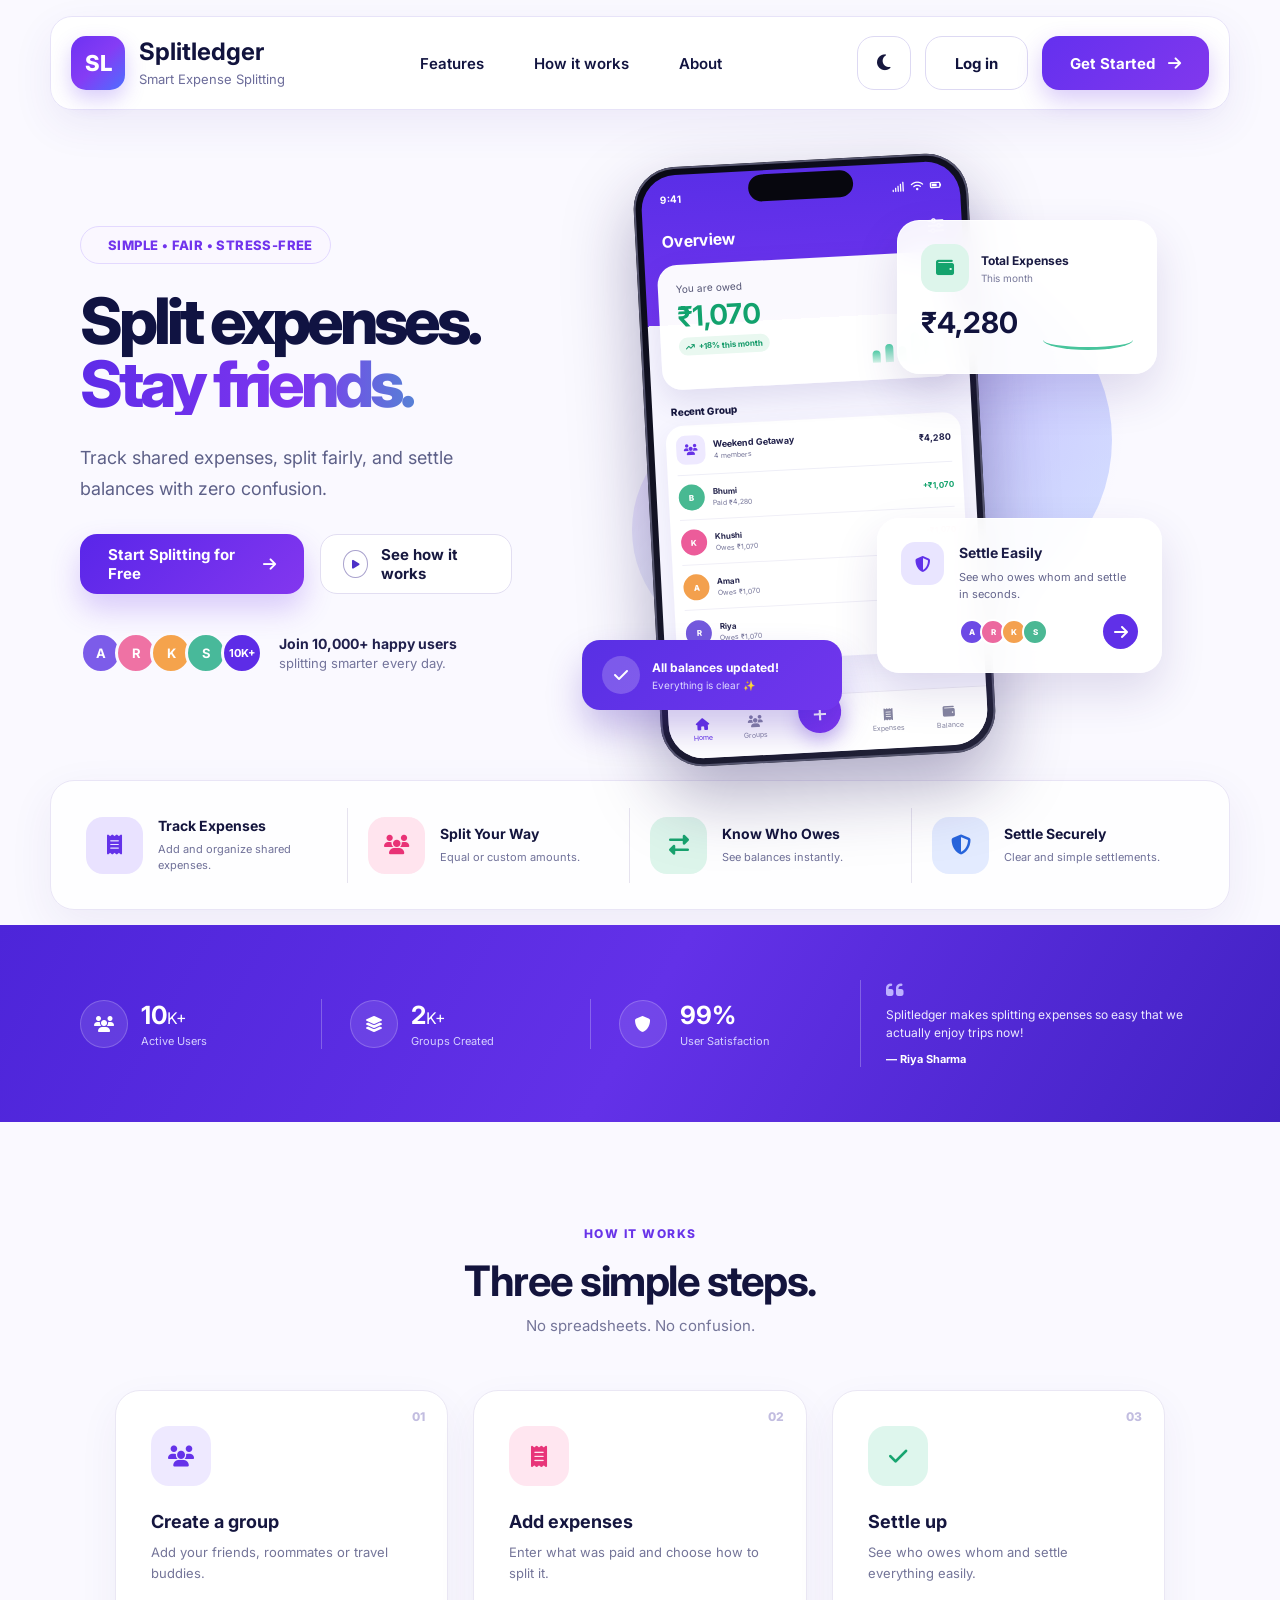
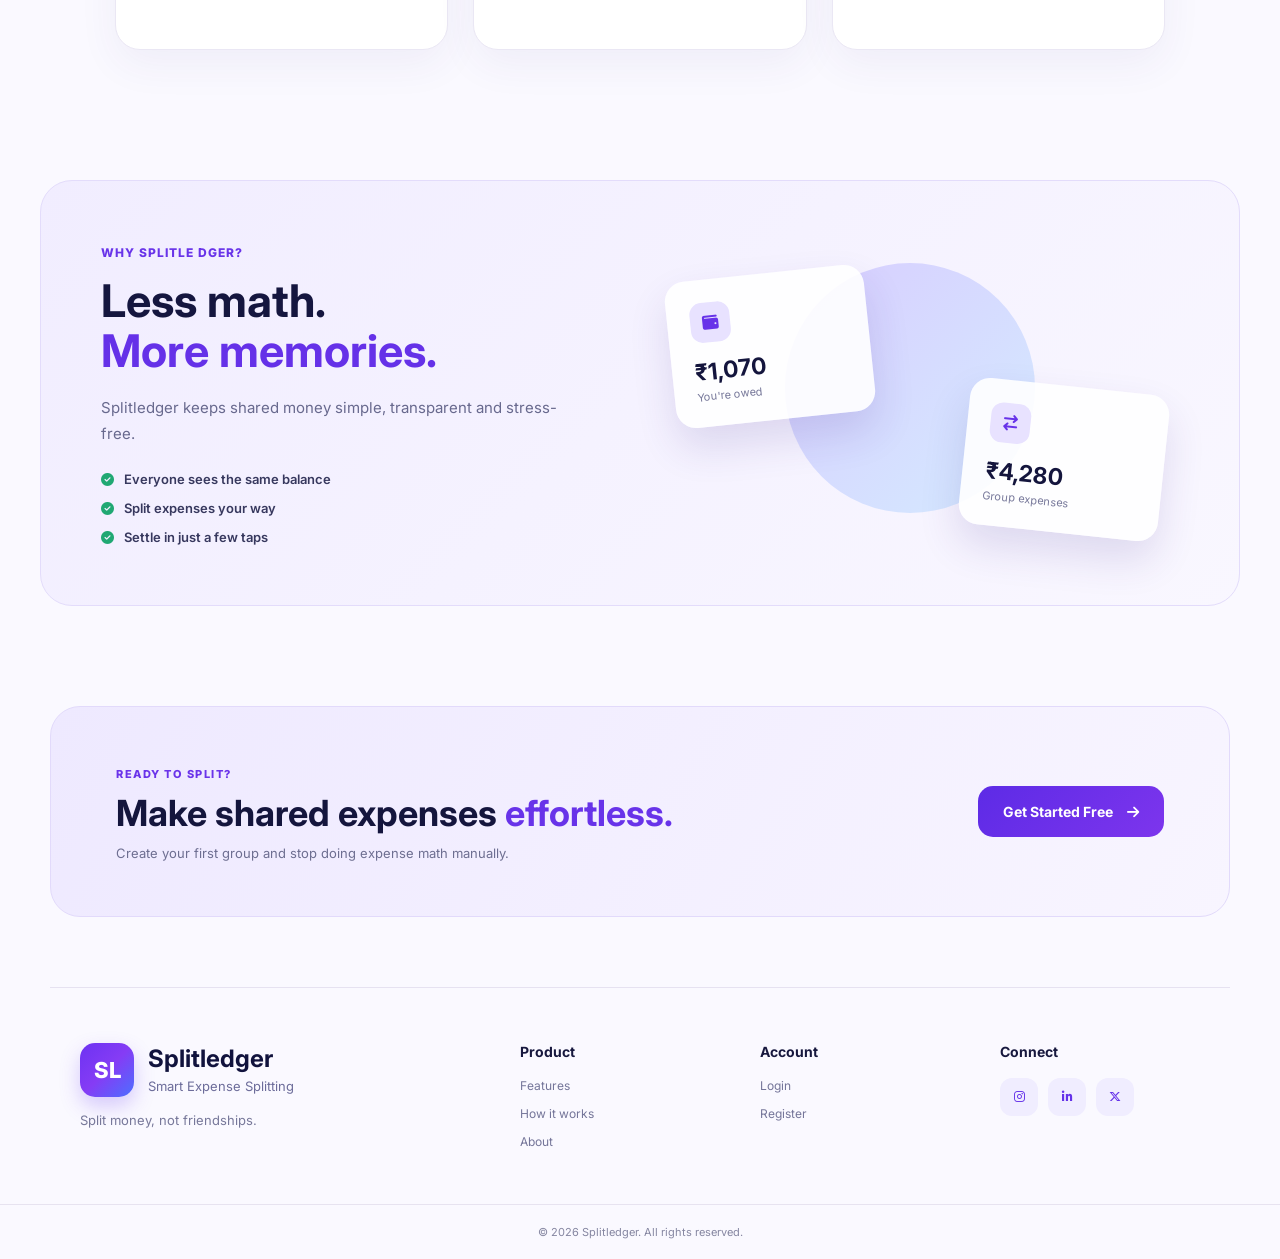
==== index.html @ d082cfd4 "Initial commit - Smart Expense Splitting" ====
<!DOCTYPE html>
<html lang="en">
<head>
    <meta charset="UTF-8">
    <meta name="viewport" content="width=device-width, initial-scale=1.0">

    <title>Splitledger | Smart Expense Splitting</title>

    <link rel="preconnect" href="https://fonts.googleapis.com">
    <link rel="preconnect" href="https://fonts.gstatic.com" crossorigin>

    <link
        href="https://fonts.googleapis.com/css2?family=Inter:wght@400;500;600;700;800&display=swap"
        rel="stylesheet"
    >

    <link
        rel="stylesheet"
        href="https://cdnjs.cloudflare.com/ajax/libs/font-awesome/6.5.2/css/all.min.css"
    >

    <link rel="stylesheet" href="css/style.css">
</head>

<body>

<header class="navbar">

    <a href="#" class="logo">
        <div class="logo-box">SL</div>

        <div class="logo-text">
            <strong>Splitledger</strong>
            <span>Smart Expense Splitting</span>
        </div>
    </a>

    <nav class="nav-links" id="navLinks">
        <a href="#features">Features</a>
        <a href="#how-it-works">How it works</a>
        <a href="#about">About</a>
    </nav>

    <div class="nav-actions">

        <!-- WORKING THEME TOGGLE -->
        <button
            class="theme-toggle"
            id="themeToggle"
            type="button"
            aria-label="Toggle dark mode"
            title="Toggle dark mode"
        >
            <i class="fa-solid fa-moon" id="themeIcon"></i>
        </button>

        <a href="login.html" class="login-btn">
            Log in
        </a>

        <a href="register.html" class="get-started">
            Get Started
            <i class="fa-solid fa-arrow-right"></i>
        </a>

    </div>

    <button
        class="mobile-menu"
        id="mobileMenu"
        type="button"
        aria-label="Open menu"
    >
        <i class="fa-solid fa-bars"></i>
    </button>

</header>


<main>

<section class="hero">

    <div class="hero-content">

        <div class="eyebrow">
            <i class="fa-solid fa-sparkles"></i>
            SIMPLE • FAIR • STRESS-FREE
        </div>

        <h1>
            Split expenses.
            <span>Stay friends.</span>
        </h1>

        <p class="hero-description">
            Track shared expenses, split fairly, and settle
            balances with zero confusion.
        </p>

        <div class="hero-buttons">

            <a href="register.html" class="primary-btn">
                Start Splitting for Free
                <i class="fa-solid fa-arrow-right"></i>
            </a>

            <a href="#how-it-works" class="secondary-btn">
                <span class="play-button">
                    <i class="fa-solid fa-play"></i>
                </span>
                See how it works
            </a>

        </div>

        <div class="user-proof">

            <div class="avatars">
                <div class="user-avatar avatar-one">A</div>
                <div class="user-avatar avatar-two">R</div>
                <div class="user-avatar avatar-three">K</div>
                <div class="user-avatar avatar-four">S</div>
                <div class="user-count">10K+</div>
            </div>

            <div class="proof-text">
                <strong>Join 10,000+ happy users</strong>
                <span>splitting smarter every day.</span>
            </div>

        </div>

    </div>


    <div class="hero-visual">

        <div class="circle circle-one"></div>
        <div class="circle circle-two"></div>

        <div class="phone">

            <div class="phone-top"></div>

            <div class="phone-screen">

                <div class="phone-status">
                    <span>9:41</span>

                    <div>
                        <i class="fa-solid fa-signal"></i>
                        <i class="fa-solid fa-wifi"></i>
                        <i class="fa-solid fa-battery-three-quarters"></i>
                    </div>
                </div>

                <div class="phone-title">
                    <strong>Overview</strong>
                    <i class="fa-solid fa-sliders"></i>
                </div>

                <div class="balance-card">

                    <span>You are owed</span>

                    <strong>₹1,070</strong>

                    <small>
                        <i class="fa-solid fa-arrow-trend-up"></i>
                        +18% this month
                    </small>

                    <div class="mini-chart">
                        <span></span>
                        <span></span>
                        <span></span>
                        <span></span>
                        <span></span>
                    </div>

                </div>

                <div class="recent-title">
                    Recent Group
                </div>

                <div class="group-card">

                    <div class="group-heading">

                        <div class="group-icon">
                            <i class="fa-solid fa-users"></i>
                        </div>

                        <div>
                            <strong>Weekend Getaway</strong>
                            <span>4 members</span>
                        </div>

                        <b>₹4,280</b>

                    </div>

                    <div class="member">

                        <div class="member-avatar green">B</div>

                        <div class="member-info">
                            <strong>Bhumi</strong>
                            <span>Paid ₹4,280</span>
                        </div>

                        <b class="green-text">+₹1,070</b>

                    </div>

                    <div class="member">

                        <div class="member-avatar pink">K</div>

                        <div class="member-info">
                            <strong>Khushi</strong>
                            <span>Owes ₹1,070</span>
                        </div>

                        <b class="red-text">-₹1,070</b>

                    </div>

                    <div class="member">

                        <div class="member-avatar orange">A</div>

                        <div class="member-info">
                            <strong>Aman</strong>
                            <span>Owes ₹1,070</span>
                        </div>

                        <b class="red-text">-₹1,070</b>

                    </div>

                    <div class="member">

                        <div class="member-avatar purple">R</div>

                        <div class="member-info">
                            <strong>Riya</strong>
                            <span>Owes ₹1,070</span>
                        </div>

                        <b class="red-text">-₹1,070</b>

                    </div>

                </div>


                <div class="phone-nav">

                    <div class="active">
                        <i class="fa-solid fa-house"></i>
                        <span>Home</span>
                    </div>

                    <div>
                        <i class="fa-solid fa-users"></i>
                        <span>Groups</span>
                    </div>

                    <div class="add-button">+</div>

                    <div>
                        <i class="fa-solid fa-receipt"></i>
                        <span>Expenses</span>
                    </div>

                    <div>
                        <i class="fa-solid fa-wallet"></i>
                        <span>Balance</span>
                    </div>

                </div>

            </div>
        </div>


        <div class="floating-card expense-floating">

            <div class="floating-heading">

                <div class="floating-icon green-bg">
                    <i class="fa-solid fa-wallet"></i>
                </div>

                <div>
                    <strong>Total Expenses</strong>
                    <span>This month</span>
                </div>

            </div>

            <h3>₹4,280</h3>

            <div class="green-line"></div>

        </div>


        <div class="floating-card settle-floating">

            <div class="settle-icon">
                <i class="fa-solid fa-shield-halved"></i>
            </div>

            <div>

                <strong>Settle Easily</strong>

                <p>
                    See who owes whom
                    and settle in seconds.
                </p>

                <div class="small-avatars">
                    <span>A</span>
                    <span>R</span>
                    <span>K</span>
                    <span>S</span>

                    <b>
                        <i class="fa-solid fa-arrow-right"></i>
                    </b>
                </div>

            </div>

        </div>


        <div class="success-card">

            <div class="success-icon">
                <i class="fa-solid fa-check"></i>
            </div>

            <div>
                <strong>All balances updated!</strong>
                <span>Everything is clear ✨</span>
            </div>

        </div>

    </div>

</section>


<section class="feature-strip" id="features">

    <div class="feature-item">
        <div class="feature-icon purple-icon">
            <i class="fa-solid fa-receipt"></i>
        </div>

        <div>
            <h3>Track Expenses</h3>
            <p>Add and organize shared expenses.</p>
        </div>
    </div>

    <div class="feature-item">
        <div class="feature-icon pink-icon">
            <i class="fa-solid fa-users"></i>
        </div>

        <div>
            <h3>Split Your Way</h3>
            <p>Equal or custom amounts.</p>
        </div>
    </div>

    <div class="feature-item">
        <div class="feature-icon green-icon">
            <i class="fa-solid fa-right-left"></i>
        </div>

        <div>
            <h3>Know Who Owes</h3>
            <p>See balances instantly.</p>
        </div>
    </div>

    <div class="feature-item">
        <div class="feature-icon blue-icon">
            <i class="fa-solid fa-shield-halved"></i>
        </div>

        <div>
            <h3>Settle Securely</h3>
            <p>Clear and simple settlements.</p>
        </div>
    </div>

</section>


<section class="stats-section">

    <div class="stats-inner">

        <div class="big-stat">
            <div class="stat-circle">
                <i class="fa-solid fa-users"></i>
            </div>

            <div>
                <strong class="counter" data-target="10">0</strong>K+
                <span>Active Users</span>
            </div>
        </div>

        <div class="stat-divider"></div>

        <div class="big-stat">
            <div class="stat-circle">
                <i class="fa-solid fa-layer-group"></i>
            </div>

            <div>
                <strong class="counter" data-target="2">0</strong>K+
                <span>Groups Created</span>
            </div>
        </div>

        <div class="stat-divider"></div>

        <div class="big-stat">
            <div class="stat-circle">
                <i class="fa-solid fa-shield"></i>
            </div>

            <div>
                <strong>99%</strong>
                <span>User Satisfaction</span>
            </div>
        </div>

        <div class="testimonial">

            <i class="fa-solid fa-quote-left"></i>

            <p>
                Splitledger makes splitting expenses
                so easy that we actually enjoy trips now!
            </p>

            <strong>— Riya Sharma</strong>

        </div>

    </div>

</section>


<section class="how-section" id="how-it-works">

    <div class="section-heading">

        <span>HOW IT WORKS</span>

        <h2>Three simple steps.</h2>

        <p>No spreadsheets. No confusion.</p>

    </div>

    <div class="steps">

        <div class="step-card">

            <div class="step-number">01</div>

            <div class="step-icon">
                <i class="fa-solid fa-users"></i>
            </div>

            <h3>Create a group</h3>

            <p>
                Add your friends, roommates
                or travel buddies.
            </p>

        </div>


        <div class="step-card">

            <div class="step-number">02</div>

            <div class="step-icon">
                <i class="fa-solid fa-receipt"></i>
            </div>

            <h3>Add expenses</h3>

            <p>
                Enter what was paid and
                choose how to split it.
            </p>

        </div>


        <div class="step-card">

            <div class="step-number">03</div>

            <div class="step-icon">
                <i class="fa-solid fa-check"></i>
            </div>

            <h3>Settle up</h3>

            <p>
                See who owes whom and
                settle everything easily.
            </p>

        </div>

    </div>

</section>


<section class="about-section" id="about">

    <div class="about-card">

        <div class="about-content">

            <span>WHY SPLITLE DGER?</span>

            <h2>
                Less math.
                <strong>More memories.</strong>
            </h2>

            <p>
                Splitledger keeps shared money simple,
                transparent and stress-free.
            </p>

            <div class="about-list">

                <div>
                    <i class="fa-solid fa-circle-check"></i>
                    Everyone sees the same balance
                </div>

                <div>
                    <i class="fa-solid fa-circle-check"></i>
                    Split expenses your way
                </div>

                <div>
                    <i class="fa-solid fa-circle-check"></i>
                    Settle in just a few taps
                </div>

            </div>

        </div>


        <div class="about-visual">

            <div class="money-card card-a">
                <i class="fa-solid fa-wallet"></i>
                <strong>₹1,070</strong>
                <span>You're owed</span>
            </div>

            <div class="money-card card-b">
                <i class="fa-solid fa-arrow-right-arrow-left"></i>
                <strong>₹4,280</strong>
                <span>Group expenses</span>
            </div>

            <div class="about-circle"></div>

        </div>

    </div>

</section>


<section class="cta-section">

    <div>

        <span>READY TO SPLIT?</span>

        <h2>
            Make shared expenses
            <strong>effortless.</strong>
        </h2>

        <p>
            Create your first group and stop doing
            expense math manually.
        </p>

    </div>

    <a href="register.html" class="cta-button">
        Get Started Free
        <i class="fa-solid fa-arrow-right"></i>
    </a>

</section>

</main>


<footer class="footer">

    <div class="footer-brand">

        <a href="#" class="logo">

            <div class="logo-box">SL</div>

            <div class="logo-text">
                <strong>Splitledger</strong>
                <span>Smart Expense Splitting</span>
            </div>

        </a>

        <p>
            Split money, not friendships.
        </p>

    </div>


    <div class="footer-column">

        <h4>Product</h4>

        <a href="#features">Features</a>
        <a href="#how-it-works">How it works</a>
        <a href="#about">About</a>

    </div>


    <div class="footer-column">

        <h4>Account</h4>

        <a href="login.html">Login</a>
        <a href="register.html">Register</a>

    </div>


    <div class="footer-column">

        <h4>Connect</h4>

        <div class="social-links">

            <a href="#">
                <i class="fa-brands fa-instagram"></i>
            </a>

            <a href="#">
                <i class="fa-brands fa-linkedin-in"></i>
            </a>

            <a href="#">
                <i class="fa-brands fa-x-twitter"></i>
            </a>

        </div>

    </div>

</footer>


<div class="copyright">
    © 2026 Splitledger. All rights reserved.
</div>


<script src="js/script.js"></script>

</body>
</html>
---- css/style.css ----
* {
    margin: 0;
    padding: 0;
    box-sizing: border-box;
}

html {
    scroll-behavior: smooth;
}

body {
    font-family: "Inter", sans-serif;
    background: #faf9ff;
    color: #11133d;
    overflow-x: hidden;
    transition:
        background 0.35s ease,
        color 0.35s ease;
}

a {
    text-decoration: none;
    color: inherit;
}

button {
    font-family: inherit;
}

section {
    width: 100%;
}


/* ================================
   NAVBAR
================================ */

.navbar {
    width: calc(100% - 100px);
    max-width: 1370px;
    height: 94px;

    position: relative;
    z-index: 100;

    margin: 16px auto 0;
    padding: 0 20px;

    display: flex;
    align-items: center;
    justify-content: space-between;

    background: rgba(255, 255, 255, 0.88);

    border: 1px solid #e7e3f8;
    border-radius: 22px;

    box-shadow: 0 15px 40px rgba(72, 49, 160, 0.08);

    backdrop-filter: blur(20px);

    transition:
        background 0.35s ease,
        border-color 0.35s ease,
        box-shadow 0.35s ease;
}


/* LOGO */

.logo {
    display: flex;
    align-items: center;
    gap: 14px;
}

.logo-box {
    width: 54px;
    height: 54px;

    display: flex;
    align-items: center;
    justify-content: center;

    border-radius: 15px;

    color: white;

    font-size: 22px;
    font-weight: 800;

    background: linear-gradient(
        135deg,
        #6d32f2,
        #853cf5,
        #4c6fff
    );

    box-shadow: 0 9px 20px rgba(102, 55, 240, 0.25);
}

.logo-text {
    display: flex;
    flex-direction: column;
}

.logo-text strong {
    font-size: 24px;
    color: #11133d;
    line-height: 1.1;
    transition: color 0.35s ease;
}

.logo-text span {
    margin-top: 5px;
    font-size: 13px;
    color: #6c6c9a;
    transition: color 0.35s ease;
}


/* NAV LINKS */

.nav-links {
    display: flex;
    align-items: center;
    gap: 50px;
}

.nav-links a {
    color: #121440;
    font-size: 15px;
    font-weight: 600;
    transition: color 0.25s ease;
}

.nav-links a:hover {
    color: #6934ee;
}


/* ACTIONS */

.nav-actions {
    display: flex;
    align-items: center;
    gap: 14px;
}


/* THEME BUTTON */

.theme-toggle {
    width: 54px;
    height: 54px;

    border: 1px solid #ddd9f3;
    border-radius: 17px;

    background: #ffffff;
    color: #16173e;

    cursor: pointer;

    display: flex;
    align-items: center;
    justify-content: center;

    font-size: 18px;

    transition:
        background 0.3s ease,
        color 0.3s ease,
        border-color 0.3s ease,
        transform 0.3s ease,
        box-shadow 0.3s ease;
}

.theme-toggle:hover {
    transform: translateY(-2px);
    background: #f1edff;
    box-shadow: 0 10px 25px rgba(87, 49, 205, 0.12);
}

.theme-toggle i {
    transition: transform 0.35s ease;
}


/* LOGIN */

.login-btn {
    height: 54px;
    padding: 0 29px;

    display: flex;
    align-items: center;
    justify-content: center;

    border: 1px solid #ddd9f3;
    border-radius: 17px;

    font-size: 15px;
    font-weight: 700;

    color: #11133d;
    background: #fff;

    transition: 0.3s ease;
}

.login-btn:hover {
    background: #f5f1ff;
}


/* GET STARTED */

.get-started {
    height: 54px;
    padding: 0 28px;

    display: flex;
    align-items: center;
    gap: 13px;

    border-radius: 17px;

    color: white;

    font-size: 15px;
    font-weight: 700;

    background: linear-gradient(
        135deg,
        #6430ef,
        #8138ed
    );

    box-shadow: 0 10px 25px rgba(102, 48, 230, 0.25);

    transition: 0.3s ease;
}

.get-started:hover {
    transform: translateY(-2px);
}


/* MOBILE */

.mobile-menu {
    display: none;

    width: 48px;
    height: 48px;

    border: 1px solid #ddd9f3;
    border-radius: 14px;

    background: white;
    color: #17183f;

    cursor: pointer;
}


/* ================================
   HERO
================================ */

.hero {
    width: calc(100% - 100px);
    max-width: 1370px;

    min-height: 620px;

    margin: 0 auto;

    display: grid;

    grid-template-columns:
        minmax(420px, 0.9fr)
        minmax(600px, 1.1fr);

    align-items: center;

    gap: 40px;

    padding: 45px 30px 35px;

    position: relative;
}

.hero::before {
    content: "";

    position: absolute;

    width: 500px;
    height: 500px;

    right: 100px;
    top: 50px;

    background: radial-gradient(
        circle,
        rgba(153, 125, 255, 0.17),
        transparent 70%
    );

    pointer-events: none;
}

.hero-content {
    position: relative;
    z-index: 3;
}

.eyebrow {
    width: fit-content;

    display: flex;
    align-items: center;
    gap: 10px;

    padding: 10px 17px;

    border-radius: 30px;

    border: 1px solid #e3d9ff;

    background: #faf7ff;

    color: #7134ed;

    font-size: 13px;
    font-weight: 800;
    letter-spacing: 0.4px;

    transition:
        background 0.35s ease,
        border-color 0.35s ease,
        color 0.35s ease;
}

.hero h1 {
    max-width: 650px;

    margin-top: 25px;

    font-size: clamp(58px, 5vw, 82px);

    line-height: 0.99;

    letter-spacing: -4px;

    color: #101342;

    font-weight: 800;

    transition: color 0.35s ease;
}

.hero h1 span {
    display: block;

    background: linear-gradient(
        90deg,
        #5e2ce8,
        #7d35ef,
        #38bfc1
    );

    -webkit-background-clip: text;
    background-clip: text;

    color: transparent;
}

.hero-description {
    max-width: 550px;

    margin-top: 28px;

    color: #5d6088;

    font-size: 18px;
    line-height: 1.7;

    transition: color 0.35s ease;
}


/* BUTTONS */

.hero-buttons {
    display: flex;
    align-items: center;
    gap: 16px;

    margin-top: 30px;
}

.primary-btn {
    min-height: 60px;

    padding: 0 28px;

    display: flex;
    align-items: center;
    gap: 16px;

    border-radius: 17px;

    color: white;

    font-size: 15px;
    font-weight: 700;

    background: linear-gradient(
        135deg,
        #5926e9,
        #8337ef
    );

    box-shadow: 0 15px 30px rgba(102, 45, 232, 0.23);

    transition: 0.3s ease;
}

.primary-btn:hover {
    transform: translateY(-3px);
}

.secondary-btn {
    min-height: 60px;

    padding: 0 22px;

    display: flex;
    align-items: center;
    gap: 13px;

    border-radius: 17px;

    color: #17183f;

    background: white;

    border: 1px solid #e2def2;

    font-size: 15px;
    font-weight: 700;

    transition: 0.3s ease;
}

.secondary-btn:hover {
    transform: translateY(-2px);
}

.play-button {
    width: 28px;
    height: 28px;

    display: flex;
    align-items: center;
    justify-content: center;

    border: 1px solid #aaa3ce;
    border-radius: 50%;

    color: #4d31c8;

    font-size: 10px;
}


/* USER PROOF */

.user-proof {
    margin-top: 38px;

    display: flex;
    align-items: center;
    gap: 16px;
}

.avatars {
    display: flex;
    align-items: center;
}

.user-avatar,
.user-count {
    width: 42px;
    height: 42px;

    border-radius: 50%;

    display: flex;
    align-items: center;
    justify-content: center;

    border: 3px solid #faf9ff;

    margin-left: -7px;

    color: white;

    font-weight: 700;
    font-size: 13px;
}

.user-avatar:first-child {
    margin-left: 0;
}

.avatar-one {
    background: #7c5ce9;
}

.avatar-two {
    background: #ef72a4;
}

.avatar-three {
    background: #f5a34c;
}

.avatar-four {
    background: #48b99a;
}

.user-count {
    margin-left: -6px;
    background: #5d2ce7;
    font-size: 11px;
}

.proof-text {
    display: flex;
    flex-direction: column;
    gap: 3px;
}

.proof-text strong {
    font-size: 14px;
    color: #20204d;
}

.proof-text span {
    font-size: 13px;
    color: #73749b;
}


/* ================================
   HERO VISUAL
================================ */

.hero-visual {
    min-height: 590px;

    position: relative;

    display: flex;
    align-items: center;
    justify-content: center;
}

.circle {
    position: absolute;
    border-radius: 50%;
}

.circle-one {
    width: 330px;
    height: 330px;

    right: 40px;
    top: 120px;

    background: linear-gradient(
        135deg,
        rgba(174, 153, 255, 0.55),
        rgba(119, 164, 255, 0.3)
    );
}

.circle-two {
    width: 230px;
    height: 230px;

    left: 80px;
    bottom: 100px;

    background: linear-gradient(
        135deg,
        rgba(205, 181, 255, 0.4),
        rgba(131, 224, 210, 0.18)
    );
}


/* PHONE */

.phone {
    position: absolute;

    width: 335px;
    height: 600px;

    right: 170px;
    top: 5px;

    z-index: 5;

    padding: 8px;

    border-radius: 42px;

    background: linear-gradient(
        145deg,
        #080815,
        #222239
    );

    box-shadow:
        0 30px 70px rgba(34, 24, 89, 0.35),
        inset 0 0 0 2px #55556e;

    transform: rotate(-3deg);

    transition: transform 0.4s ease;
}

.phone:hover {
    transform: rotate(0deg) translateY(-5px);
}

.phone-top {
    position: absolute;

    z-index: 20;

    width: 105px;
    height: 27px;

    top: 12px;
    left: 50%;

    transform: translateX(-50%);

    background: #07070e;

    border-radius: 20px;
}

.phone-screen {
    width: 100%;
    height: 100%;

    overflow: hidden;

    border-radius: 35px;

    background: linear-gradient(
        180deg,
        #5a2ee7 0,
        #7035ee 150px,
        #f7f6ff 150px
    );

    position: relative;
}

.phone-status {
    padding: 18px 19px 0;

    display: flex;
    justify-content: space-between;

    color: white;

    font-size: 10px;
    font-weight: 700;
}

.phone-status div {
    display: flex;
    gap: 6px;
}

.phone-title {
    margin: 26px 18px 14px;

    display: flex;
    justify-content: space-between;

    color: white;

    font-size: 16px;
}

.balance-card {
    position: relative;

    margin: 0 12px;

    min-height: 125px;

    padding: 18px;

    border-radius: 20px;

    background: rgba(255, 255, 255, 0.97);

    box-shadow: 0 12px 30px rgba(56, 38, 132, 0.12);
}

.balance-card > span {
    display: block;

    font-size: 10px;
    color: #555675;
}

.balance-card strong {
    display: block;

    margin-top: 5px;

    font-size: 28px;

    color: #12a26d;
}

.balance-card small {
    display: inline-flex;
    align-items: center;
    gap: 4px;

    margin-top: 4px;

    padding: 4px 7px;

    border-radius: 10px;

    background: #e9f8f0;

    color: #149a69;

    font-size: 8px;
    font-weight: 700;
}

.mini-chart {
    position: absolute;

    right: 14px;
    bottom: 17px;

    width: 70px;
    height: 38px;

    display: flex;
    align-items: flex-end;
    gap: 5px;
}

.mini-chart span {
    width: 8px;

    border-radius: 6px 6px 0 0;

    background: linear-gradient(
        180deg,
        #52cfa7,
        #d6f5e9
    );
}

.mini-chart span:nth-child(1) {
    height: 12px;
}

.mini-chart span:nth-child(2) {
    height: 18px;
}

.mini-chart span:nth-child(3) {
    height: 15px;
}

.mini-chart span:nth-child(4) {
    height: 28px;
}

.mini-chart span:nth-child(5) {
    height: 34px;
}

.recent-title {
    margin: 16px 18px 8px;

    font-size: 10px;
    font-weight: 800;

    color: #17183e;
}

.group-card {
    margin: 0 12px;

    padding: 10px 10px 8px;

    border-radius: 18px;

    background: white;

    box-shadow: 0 8px 25px rgba(65, 45, 140, 0.08);
}

.group-heading {
    display: flex;
    align-items: center;

    gap: 8px;

    padding-bottom: 10px;

    border-bottom: 1px solid #eeeeF7;
}

.group-icon {
    width: 29px;
    height: 29px;

    display: flex;
    align-items: center;
    justify-content: center;

    border-radius: 9px;

    background: #eee9ff;

    color: #6632e7;

    font-size: 11px;
}

.group-heading > div:nth-child(2) {
    flex: 1;

    display: flex;
    flex-direction: column;
}

.group-heading strong {
    font-size: 9px;
    color: #20204a;
}

.group-heading span {
    margin-top: 2px;

    font-size: 7px;
    color: #77779a;
}

.group-heading b {
    font-size: 9px;
    color: #20204a;
}

.member {
    min-height: 45px;

    display: flex;
    align-items: center;

    gap: 8px;

    border-bottom: 1px solid #f0eff7;
}

.member:last-child {
    border-bottom: 0;
}

.member-avatar {
    width: 26px;
    height: 26px;

    display: flex;
    align-items: center;
    justify-content: center;

    border-radius: 50%;

    color: white;

    font-size: 8px;
    font-weight: 800;
}

.member-avatar.green {
    background: #48b992;
}

.member-avatar.pink {
    background: #ec5c9a;
}

.member-avatar.orange {
    background: #f3a04d;
}

.member-avatar.purple {
    background: #7359dd;
}

.member-info {
    flex: 1;

    display: flex;
    flex-direction: column;
}

.member-info strong {
    font-size: 8px;
    color: #25254c;
}

.member-info span {
    margin-top: 2px;

    font-size: 7px;
    color: #77779a;
}

.member > b {
    font-size: 8px;
}

.green-text {
    color: #14a36d;
}

.red-text {
    color: #f04e67;
}

.phone-nav {
    position: absolute;

    left: 0;
    right: 0;
    bottom: 0;

    height: 58px;

    padding: 5px 9px;

    display: flex;
    align-items: center;
    justify-content: space-around;

    background: rgba(255, 255, 255, 0.97);

    border-top: 1px solid #eceaf4;
}

.phone-nav > div:not(.add-button) {
    display: flex;
    flex-direction: column;
    align-items: center;
    gap: 3px;

    color: #8585a0;

    font-size: 7px;
}

.phone-nav > div:not(.add-button) i {
    font-size: 12px;
}

.phone-nav .active {
    color: #6331e8 !important;
}

.add-button {
    width: 43px;
    height: 43px;

    margin-top: -24px;

    display: flex;
    align-items: center;
    justify-content: center;

    border-radius: 50%;

    background: linear-gradient(
        135deg,
        #6330ed,
        #7e36ee
    );

    color: white;

    font-size: 26px;

    box-shadow: 0 8px 18px rgba(92, 42, 218, 0.3);
}


/* ================================
   FLOATING CARDS
================================ */

.floating-card {
    position: absolute;

    z-index: 8;

    background: rgba(255, 255, 255, 0.94);

    border: 1px solid rgba(255, 255, 255, 0.8);

    box-shadow: 0 20px 45px rgba(57, 38, 130, 0.14);

    backdrop-filter: blur(15px);

    border-radius: 22px;

    transition:
        background 0.35s ease,
        border-color 0.35s ease,
        box-shadow 0.35s ease;
}

.expense-floating {
    width: 260px;

    right: -5px;
    top: 65px;

    padding: 23px;
}

.floating-heading {
    display: flex;
    align-items: center;
    gap: 12px;
}

.floating-icon {
    width: 48px;
    height: 48px;

    display: flex;
    align-items: center;
    justify-content: center;

    border-radius: 15px;

    color: #14a36d;

    font-size: 18px;
}

.green-bg {
    background: #ddf5eb;
}

.floating-heading div:last-child {
    display: flex;
    flex-direction: column;
}

.floating-heading strong {
    color: #1a1b43;
    font-size: 12px;
}

.floating-heading span {
    margin-top: 4px;

    color: #77789a;
    font-size: 10px;
}

.expense-floating h3 {
    margin-top: 13px;

    font-size: 29px;

    color: #11133d;
}

.green-line {
    width: 90px;
    height: 20px;

    margin-left: auto;
    margin-top: -10px;

    border-bottom: 3px solid #48c49c;

    border-radius: 50%;
}

.settle-floating {
    width: 285px;

    right: -10px;
    bottom: 72px;

    padding: 23px;

    display: flex;
    gap: 15px;
}

.settle-icon {
    width: 43px;
    height: 43px;

    flex-shrink: 0;

    display: flex;
    align-items: center;
    justify-content: center;

    border-radius: 14px;

    background: #e9e5ff;

    color: #6132e9;
}

.settle-floating strong {
    font-size: 14px;
    color: #1b1c46;
}

.settle-floating p {
    margin-top: 7px;

    font-size: 11px;

    line-height: 1.5;

    color: #64658c;
}

.small-avatars {
    display: flex;
    align-items: center;

    margin-top: 12px;
}

.small-avatars span {
    width: 26px;
    height: 26px;

    margin-left: -5px;

    border: 2px solid white;

    border-radius: 50%;

    display: flex;
    align-items: center;
    justify-content: center;

    color: white;

    font-size: 8px;
    font-weight: 800;
}

.small-avatars span:first-child {
    margin-left: 0;
    background: #6d4ae5;
}

.small-avatars span:nth-child(2) {
    background: #ec699f;
}

.small-avatars span:nth-child(3) {
    background: #f4a14f;
}

.small-avatars span:nth-child(4) {
    background: #4bb894;
}

.small-avatars b {
    width: 35px;
    height: 35px;

    margin-left: auto;

    display: flex;
    align-items: center;
    justify-content: center;

    border-radius: 50%;

    background: #6030e8;

    color: white;
}

.success-card {
    position: absolute;

    z-index: 10;

    left: 30px;
    bottom: 35px;

    min-width: 260px;

    padding: 16px 20px;

    display: flex;
    align-items: center;
    gap: 12px;

    border-radius: 18px;

    color: white;

    background: linear-gradient(
        135deg,
        #5830e4,
        #7136ed
    );

    box-shadow: 0 20px 35px rgba(77, 39, 190, 0.27);
}

.success-icon {
    width: 38px;
    height: 38px;

    display: flex;
    align-items: center;
    justify-content: center;

    border-radius: 50%;

    background: rgba(255, 255, 255, 0.2);
}

.success-card div:last-child {
    display: flex;
    flex-direction: column;
}

.success-card strong {
    font-size: 12px;
}

.success-card span {
    margin-top: 4px;

    font-size: 10px;

    color: #ded8ff;
}


/* ================================
   FEATURES
================================ */

.feature-strip {
    width: calc(100% - 100px);
    max-width: 1370px;

    margin: 0 auto;

    min-height: 130px;

    padding: 25px 35px;

    display: grid;

    grid-template-columns: repeat(4, 1fr);

    gap: 20px;

    align-items: center;

    background: rgba(255, 255, 255, 0.9);

    border: 1px solid #e9e5f6;

    border-radius: 24px;

    box-shadow: 0 15px 45px rgba(69, 48, 139, 0.07);

    transition:
        background 0.35s ease,
        border-color 0.35s ease;
}

.feature-item {
    min-height: 75px;

    display: flex;
    align-items: center;

    gap: 15px;

    padding-right: 20px;

    border-right: 1px solid #e6e3ef;
}

.feature-item:last-child {
    border-right: 0;
}

.feature-icon {
    width: 57px;
    height: 57px;

    flex-shrink: 0;

    display: flex;
    align-items: center;
    justify-content: center;

    border-radius: 17px;

    font-size: 20px;
}

.purple-icon {
    background: #e9e2ff;
    color: #6432e9;
}

.pink-icon {
    background: #ffe4ee;
    color: #e93276;
}

.green-icon {
    background: #ddf5eb;
    color: #18a36e;
}

.blue-icon {
    background: #e3ebff;
    color: #2865dc;
}

.feature-item h3 {
    font-size: 14px;
    color: #14153d;
}

.feature-item p {
    margin-top: 7px;

    font-size: 11px;

    line-height: 1.5;

    color: #707199;
}


/* ================================
   STATS
================================ */

.stats-section {
    margin-top: 15px;

    padding: 55px 30px;

    background: linear-gradient(
        120deg,
        #4d25d9,
        #6331e8,
        #4222c3
    );

    color: white;

    overflow: hidden;
}

.stats-inner {
    width: calc(100% - 100px);
    max-width: 1370px;

    margin: auto;

    display: grid;

    grid-template-columns:
        1fr auto 1fr auto 1fr 1.6fr;

    align-items: center;

    gap: 28px;
}

.big-stat {
    display: flex;
    align-items: center;
    gap: 13px;
}

.stat-circle {
    width: 48px;
    height: 48px;

    flex-shrink: 0;

    display: flex;
    align-items: center;
    justify-content: center;

    border-radius: 50%;

    background: rgba(255, 255, 255, 0.1);

    border: 1px solid rgba(255, 255, 255, 0.2);
}

.big-stat strong {
    font-size: 25px;
}

.big-stat span {
    display: block;

    margin-top: 4px;

    font-size: 11px;

    color: #d5d0ff;
}

.stat-divider {
    width: 1px;
    height: 50px;

    background: rgba(255, 255, 255, 0.25);
}

.testimonial {
    padding-left: 25px;

    border-left: 1px solid rgba(255, 255, 255, 0.25);
}

.testimonial > i {
    font-size: 20px;
    color: #bdb1ff;
}

.testimonial p {
    margin: 5px 0;

    font-size: 12px;

    line-height: 1.5;

    color: #eeeaff;
}

.testimonial strong {
    font-size: 11px;
}


/* ================================
   HOW
================================ */

.how-section {
    padding: 100px 30px;
    background: #faf9ff;

    transition: background 0.35s ease;
}

.section-heading {
    text-align: center;
}

.section-heading > span {
    color: #6934e9;

    font-size: 12px;
    font-weight: 800;

    letter-spacing: 1.5px;
}

.section-heading h2 {
    margin-top: 13px;

    font-size: 42px;

    letter-spacing: -1.5px;

    color: #13143d;

    transition: color 0.35s ease;
}

.section-heading p {
    margin-top: 10px;

    color: #747599;

    font-size: 15px;

    transition: color 0.35s ease;
}

.steps {
    max-width: 1050px;

    margin: 55px auto 0;

    display: grid;

    grid-template-columns: repeat(3, 1fr);

    gap: 25px;
}

.step-card {
    position: relative;

    padding: 35px;

    min-height: 260px;

    border-radius: 25px;

    background: white;

    border: 1px solid #eae7f4;

    box-shadow: 0 15px 40px rgba(70, 52, 140, 0.06);

    transition:
        transform 0.3s ease,
        background 0.35s ease,
        border-color 0.35s ease;
}

.step-card:hover {
    transform: translateY(-7px);
}

.step-number {
    position: absolute;

    right: 22px;
    top: 18px;

    font-size: 12px;
    font-weight: 800;

    color: #c2bde0;
}

.step-icon {
    width: 60px;
    height: 60px;

    display: flex;
    align-items: center;
    justify-content: center;

    border-radius: 18px;

    background: #eee9ff;

    color: #6532e9;

    font-size: 21px;
}

.step-card:nth-child(2) .step-icon {
    background: #ffe6f0;
    color: #e83579;
}

.step-card:nth-child(3) .step-icon {
    background: #def6ed;
    color: #17a570;
}

.step-card h3 {
    margin-top: 25px;

    font-size: 18px;

    color: #15163f;

    transition: color 0.35s ease;
}

.step-card p {
    margin-top: 10px;

    color: #747599;

    font-size: 13px;

    line-height: 1.6;

    transition: color 0.35s ease;
}


/* ================================
   ABOUT
================================ */

.about-section {
    padding: 30px 30px 100px;
    background: #faf9ff;

    transition: background 0.35s ease;
}

.about-card {
    max-width: 1200px;

    min-height: 420px;

    margin: auto;

    padding: 60px;

    display: grid;

    grid-template-columns: 1fr 1fr;

    align-items: center;

    border-radius: 32px;

    background: linear-gradient(
        135deg,
        #f1edff,
        #f9f7ff
    );

    border: 1px solid #e3dcfb;

    overflow: hidden;

    position: relative;

    transition:
        background 0.35s ease,
        border-color 0.35s ease;
}

.about-content > span {
    font-size: 12px;

    font-weight: 800;

    color: #6934e9;

    letter-spacing: 1px;
}

.about-content h2 {
    margin-top: 15px;

    font-size: 45px;

    line-height: 1.1;

    color: #15163f;

    transition: color 0.35s ease;
}

.about-content h2 strong {
    display: block;

    color: #6531e8;
}

.about-content > p {
    max-width: 470px;

    margin-top: 20px;

    color: #68698e;

    line-height: 1.7;

    font-size: 15px;

    transition: color 0.35s ease;
}

.about-list {
    margin-top: 25px;

    display: flex;
    flex-direction: column;

    gap: 13px;
}

.about-list div {
    display: flex;
    align-items: center;
    gap: 10px;

    color: #37385e;

    font-size: 13px;
    font-weight: 600;
}

.about-list i {
    color: #20a873;
}

.about-visual {
    height: 300px;

    position: relative;
}

.about-circle {
    position: absolute;

    width: 250px;
    height: 250px;

    top: 20px;
    left: 50%;

    transform: translateX(-50%);

    border-radius: 50%;

    background: linear-gradient(
        135deg,
        #d8cdff,
        #d4ebff
    );
}

.money-card {
    position: absolute;

    z-index: 3;

    width: 200px;

    padding: 23px;

    display: flex;
    flex-direction: column;

    border-radius: 20px;

    background: rgba(255, 255, 255, 0.9);

    box-shadow: 0 20px 40px rgba(61, 44, 140, 0.14);

    transition: background 0.35s ease;
}

.money-card i {
    width: 40px;
    height: 40px;

    display: flex;
    align-items: center;
    justify-content: center;

    border-radius: 12px;

    background: #e8e2ff;

    color: #6732e9;
}

.money-card strong {
    margin-top: 15px;

    font-size: 23px;

    color: #14153d;

    transition: color 0.35s ease;
}

.money-card span {
    margin-top: 4px;

    color: #77789a;

    font-size: 11px;
}

.card-a {
    top: 30px;
    left: 30px;

    transform: rotate(-6deg);
}

.card-b {
    right: 15px;
    bottom: 10px;

    transform: rotate(6deg);
}


/* ================================
   CTA
================================ */

.cta-section {
    width: calc(100% - 100px);
    max-width: 1370px;

    margin: 0 auto 70px;

    padding: 55px 65px;

    display: flex;
    align-items: center;
    justify-content: space-between;

    border-radius: 30px;

    background: linear-gradient(
        120deg,
        #eee9ff,
        #f8f5ff
    );

    border: 1px solid #e2dafb;

    transition:
        background 0.35s ease,
        border-color 0.35s ease;
}

.cta-section > div > span {
    font-size: 11px;

    font-weight: 800;

    letter-spacing: 1.5px;

    color: #6b34ea;
}

.cta-section h2 {
    margin-top: 10px;

    font-size: 36px;

    line-height: 1.2;

    color: #14153d;

    transition: color 0.35s ease;
}

.cta-section h2 strong {
    color: #6833e9;
}

.cta-section p {
    margin-top: 10px;

    color: #6d6e91;

    font-size: 13px;
}

.cta-button {
    padding: 17px 25px;

    display: flex;
    align-items: center;
    gap: 14px;

    border-radius: 15px;

    color: white;

    font-size: 14px;
    font-weight: 700;

    background: linear-gradient(
        135deg,
        #5d2be6,
        #7d35ed
    );

    transition: 0.3s ease;
}

.cta-button:hover {
    transform: translateY(-3px);
}


/* ================================
   FOOTER
================================ */

.footer {
    width: calc(100% - 100px);
    max-width: 1370px;

    margin: auto;

    padding: 55px 30px;

    display: grid;

    grid-template-columns: 2fr 1fr 1fr 1fr;

    gap: 40px;

    border-top: 1px solid #e6e2f1;

    transition: border-color 0.35s ease;
}

.footer-brand p {
    margin-top: 15px;

    color: #77789a;

    font-size: 13px;
}

.footer-column {
    display: flex;
    flex-direction: column;

    gap: 13px;
}

.footer-column h4 {
    margin-bottom: 5px;

    font-size: 14px;

    color: #17183e;

    transition: color 0.35s ease;
}

.footer-column a {
    font-size: 12px;

    color: #747599;

    transition: 0.25s ease;
}

.footer-column a:hover {
    color: #6532e9;
}

.social-links {
    display: flex;
    gap: 10px;
}

.social-links a {
    width: 38px;
    height: 38px;

    display: flex;
    align-items: center;
    justify-content: center;

    border-radius: 12px;

    background: #f0edff;

    color: #6532e9;
}

.copyright {
    padding: 20px;

    text-align: center;

    border-top: 1px solid #e7e3f0;

    color: #8586a1;

    font-size: 11px;
}


/* =====================================================
   DARK MODE - MAIN
===================================================== */

body.dark-mode {
    background: #0c0d20;
    color: #f8f7ff;
}


/* NAVBAR */

body.dark-mode .navbar {
    background: rgba(25, 26, 52, 0.96);
    border-color: #35365c;
    box-shadow: 0 15px 40px rgba(0, 0, 0, 0.35);
}

body.dark-mode .logo-text strong {
    color: #ffffff;
}

body.dark-mode .logo-text span {
    color: #aaaacf;
}

body.dark-mode .nav-links a {
    color: #eeeeff;
}

body.dark-mode .nav-links a:hover {
    color: #b69cff;
}


/* THEME BUTTON */

body.dark-mode .theme-toggle {
    background: #292a4d;
    border-color: #48496f;
    color: #ffd86b;
}

body.dark-mode .theme-toggle:hover {
    background: #35365d;
}

body.dark-mode .theme-toggle i {
    transform: rotate(180deg);
}


/* LOGIN */

body.dark-mode .login-btn {
    background: #292a4d;
    border-color: #48496f;
    color: white;
}

body.dark-mode .login-btn:hover {
    background: #34355c;
}


/* MOBILE */

body.dark-mode .mobile-menu {
    background: #292a4d;
    color: white;
    border-color: #48496f;
}


/* HERO */

body.dark-mode .hero::before {
    background: radial-gradient(
        circle,
        rgba(126, 93, 255, 0.22),
        transparent 70%
    );
}

body.dark-mode .hero h1 {
    color: #ffffff;
}

body.dark-mode .hero-description {
    color: #b7b8d8;
}

body.dark-mode .eyebrow {
    background: #201d40;
    border-color: #4a4573;
    color: #b69aff;
}

body.dark-mode .secondary-btn {
    background: #242542;
    border-color: #45466c;
    color: white;
}

body.dark-mode .secondary-btn:hover {
    background: #2c2d50;
}

body.dark-mode .play-button {
    border-color: #77739d;
    color: #b69cff;
}

body.dark-mode .proof-text strong {
    color: white;
}

body.dark-mode .proof-text span {
    color: #aaaacd;
}


/* FEATURES */

body.dark-mode .feature-strip {
    background: #18192f;
    border-color: #35365b;
}

body.dark-mode .feature-item {
    border-color: #35365b;
}

body.dark-mode .feature-item h3 {
    color: white;
}

body.dark-mode .feature-item p {
    color: #aaaacc;
}


/* FLOATING CARDS */

body.dark-mode .floating-card {
    background: rgba(27, 28, 55, 0.97);
    border-color: #46476d;
    box-shadow: 0 25px 55px rgba(0, 0, 0, 0.35);
}

body.dark-mode .floating-heading strong,
body.dark-mode .expense-floating h3,
body.dark-mode .settle-floating strong {
    color: white;
}

body.dark-mode .floating-heading span,
body.dark-mode .settle-floating p {
    color: #aaaacd;
}


/* HOW */

body.dark-mode .how-section {
    background: #0c0d20;
}

body.dark-mode .section-heading h2 {
    color: white;
}

body.dark-mode .section-heading p {
    color: #aaaacd;
}

body.dark-mode .step-card {
    background: #191a34;
    border-color: #35365b;
}

body.dark-mode .step-card h3 {
    color: white;
}

body.dark-mode .step-card p {
    color: #aaaacd;
}

body.dark-mode .step-number {
    color: #626387;
}


/* ABOUT */

body.dark-mode .about-section {
    background: #0c0d20;
}

body.dark-mode .about-card {
    background: linear-gradient(
        135deg,
        #211f40,
        #181930
    );

    border-color: #3d3b63;
}

body.dark-mode .about-content h2 {
    color: white;
}

body.dark-mode .about-content > p {
    color: #aaaacd;
}

body.dark-mode .about-list div {
    color: #d7d7eb;
}

body.dark-mode .money-card {
    background: #292a4d;
}

body.dark-mode .money-card strong {
    color: white;
}

body.dark-mode .money-card span {
    color: #aaaacd;
}


/* CTA */

body.dark-mode .cta-section {
    background: linear-gradient(
        120deg,
        #211f40,
        #181930
    );

    border-color: #3d3b63;
}

body.dark-mode .cta-section h2 {
    color: white;
}

body.dark-mode .cta-section p {
    color: #aaaacd;
}


/* FOOTER */

body.dark-mode .footer {
    border-color: #303154;
}

body.dark-mode .footer-column h4 {
    color: white;
}

body.dark-mode .footer-column a {
    color: #aaaacd;
}

body.dark-mode .footer-brand p {
    color: #aaaacd;
}

body.dark-mode .copyright {
    border-color: #303154;
    color: #8586aa;
}


/* ================================
   MOBILE NAV DARK MODE
================================ */

@media (max-width: 950px) {

    .nav-links.show {
        background: white;
    }

    body.dark-mode .nav-links.show {
        background: #191a34;
    }

    body.dark-mode .nav-links.show a {
        color: white;
    }
}


/* ================================
   RESPONSIVE
================================ */

@media (max-width: 1200px) {

    .navbar,
    .hero,
    .feature-strip,
    .cta-section,
    .footer {
        width: calc(100% - 40px);
    }

    .hero {
        grid-template-columns: 1fr 1fr;
    }

    .phone {
        right: 90px;
    }

    .floating-card {
        transform: scale(0.85);
    }

    .expense-floating {
        right: -40px;
    }

    .settle-floating {
        right: -40px;
    }

    .stats-inner {
        width: calc(100% - 40px);
    }
}


@media (max-width: 950px) {

    .navbar {
        height: 78px;
    }

    .nav-links,
    .nav-actions {
        display: none;
    }

    .mobile-menu {
        display: flex;
        align-items: center;
        justify-content: center;
    }

    .nav-links.show {
        display: flex;

        position: absolute;

        top: 88px;
        left: 0;
        right: 0;

        padding: 25px;

        flex-direction: column;

        gap: 20px;

        border-radius: 20px;

        box-shadow: 0 20px 40px rgba(50, 35, 110, 0.15);
    }

    .hero {
        grid-template-columns: 1fr;

        padding-top: 65px;
    }

    .hero-content {
        text-align: center;
    }

    .eyebrow {
        margin: auto;
    }

    .hero h1 {
        margin-left: auto;
        margin-right: auto;
    }

    .hero-description {
        margin-left: auto;
        margin-right: auto;
    }

    .hero-buttons {
        justify-content: center;
    }

    .user-proof {
        justify-content: center;
    }

    .hero-visual {
        margin-top: 30px;
    }

    .feature-strip {
        grid-template-columns: 1fr 1fr;
    }

    .feature-item:nth-child(2) {
        border-right: 0;
    }

    .stats-inner {
        grid-template-columns: 1fr 1fr;
    }

    .stat-divider {
        display: none;
    }

    .testimonial {
        border-left: 0;
        padding-left: 0;
    }

    .about-card {
        grid-template-columns: 1fr;
        gap: 30px;
    }

    .about-content {
        text-align: center;
    }

    .about-content > p {
        margin-left: auto;
        margin-right: auto;
    }

    .about-list {
        align-items: center;
    }
}


@media (max-width: 650px) {

    .navbar {
        width: calc(100% - 24px);
        margin-top: 10px;
    }

    .logo-text span {
        display: none;
    }

    .logo-text strong {
        font-size: 19px;
    }

    .logo-box {
        width: 46px;
        height: 46px;
    }

    .hero {
        width: calc(100% - 24px);
        padding: 45px 10px 20px;
    }

    .hero h1 {
        font-size: 49px;
        letter-spacing: -2.5px;
    }

    .hero-description {
        font-size: 15px;
    }

    .hero-buttons {
        flex-direction: column;
    }

    .primary-btn,
    .secondary-btn {
        width: 100%;
        justify-content: center;
    }

    .hero-visual {
        min-height: 560px;

        transform: scale(0.75);

        transform-origin: top center;

        margin-bottom: -130px;
    }

    .phone {
        right: 50%;
        transform: translateX(50%) rotate(-2deg);
    }

    .floating-card {
        display: none;
    }

    .success-card {
        left: 50%;
        transform: translateX(-50%);
        bottom: 35px;
    }

    .feature-strip {
        width: calc(100% - 24px);

        grid-template-columns: 1fr;

        padding: 20px;
    }

    .feature-item {
        border-right: 0;

        border-bottom: 1px solid #e7e3ef;

        padding: 15px 0;
    }

    body.dark-mode .feature-item {
        border-bottom-color: #35365b;
    }

    .feature-item:last-child {
        border-bottom: 0;
    }

    .stats-inner {
        width: 100%;
        grid-template-columns: 1fr;
    }

    .stats-section {
        padding: 45px 25px;
    }

    .how-section {
        padding: 70px 20px;
    }

    .section-heading h2 {
        font-size: 34px;
    }

    .steps {
        grid-template-columns: 1fr;
    }

    .about-section {
        padding: 20px 12px 70px;
    }

    .about-card {
        padding: 35px 25px;
    }

    .about-content h2 {
        font-size: 36px;
    }

    .about-visual {
        transform: scale(0.8);
        margin: -30px;
    }

    .cta-section {
        width: calc(100% - 24px);

        padding: 35px 25px;

        flex-direction: column;

        align-items: flex-start;

        gap: 25px;
    }

    .cta-section h2 {
        font-size: 29px;
    }

    .footer {
        width: calc(100% - 24px);

        grid-template-columns: 1fr 1fr;

        padding: 40px 10px;
    }
}


/* ACCESSIBILITY */

button:focus-visible,
a:focus-visible {
    outline: 3px solid #9a82f5;
    outline-offset: 3px;
}
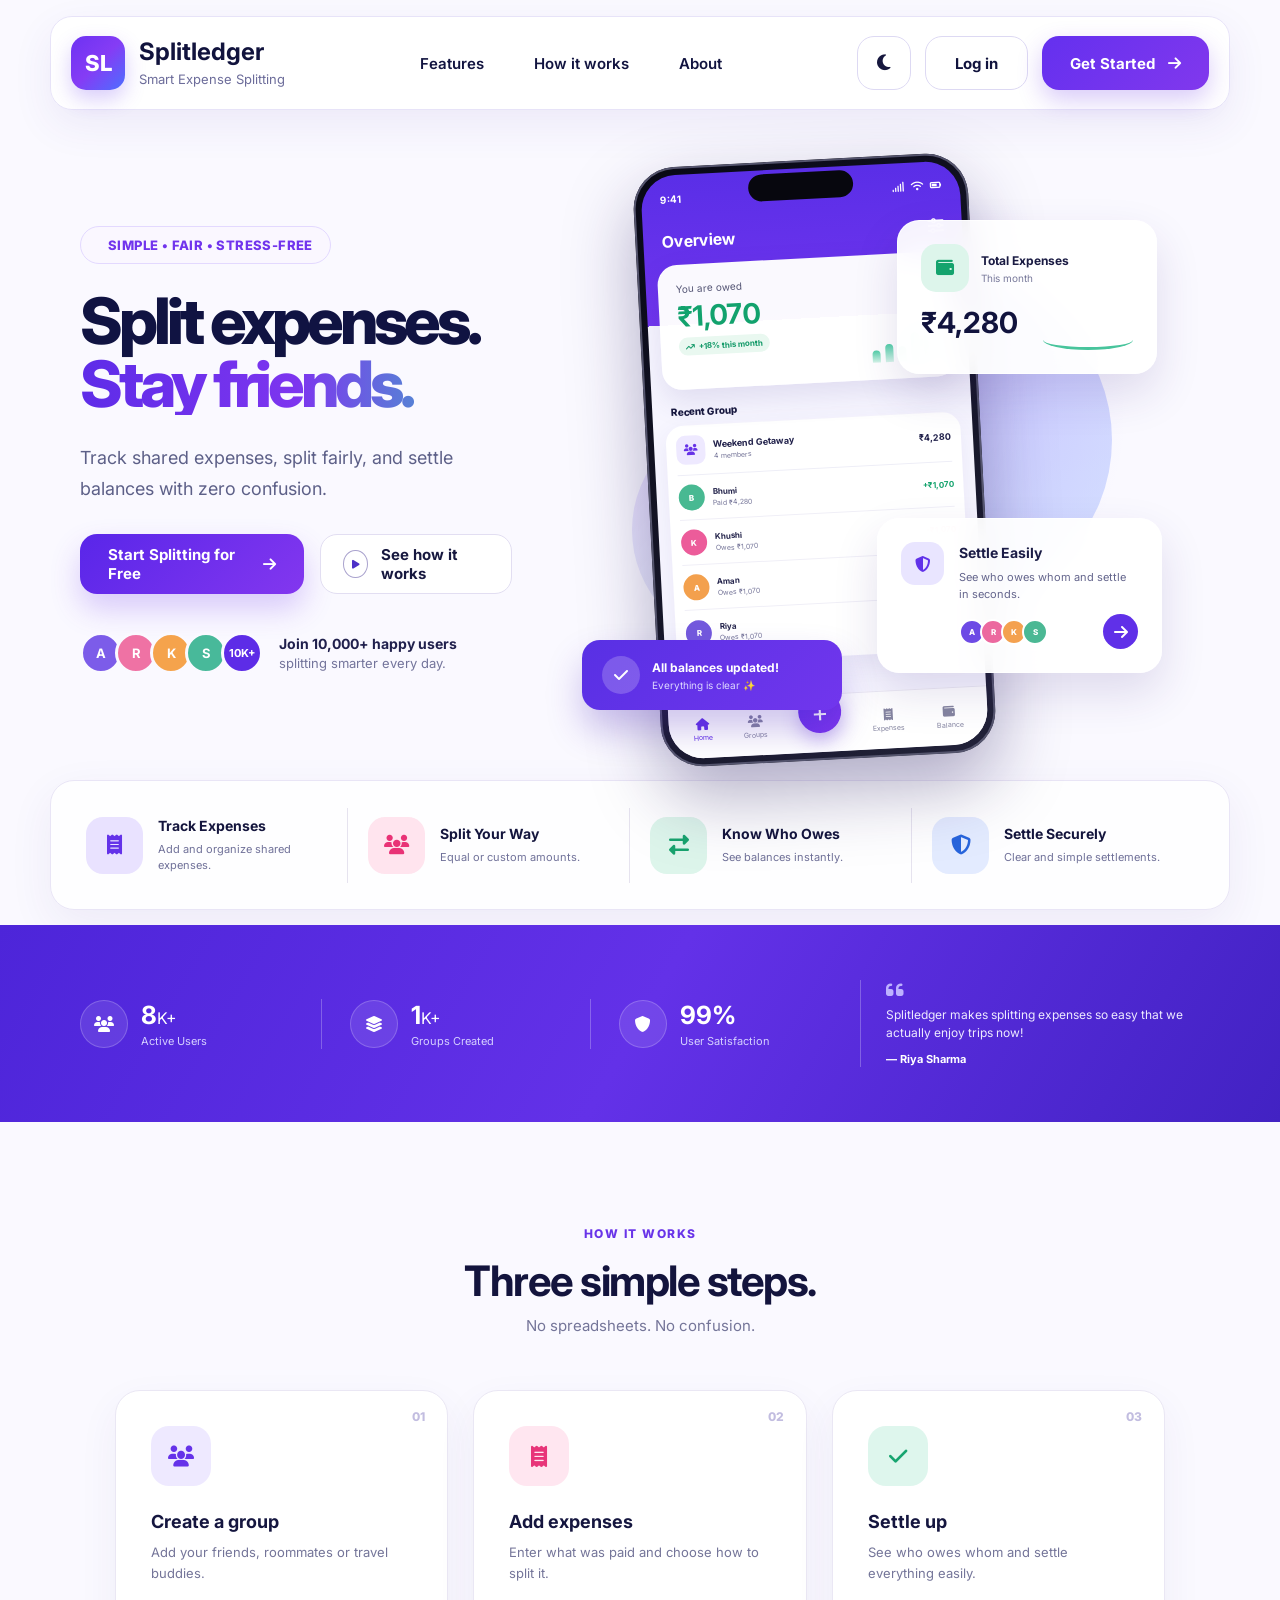
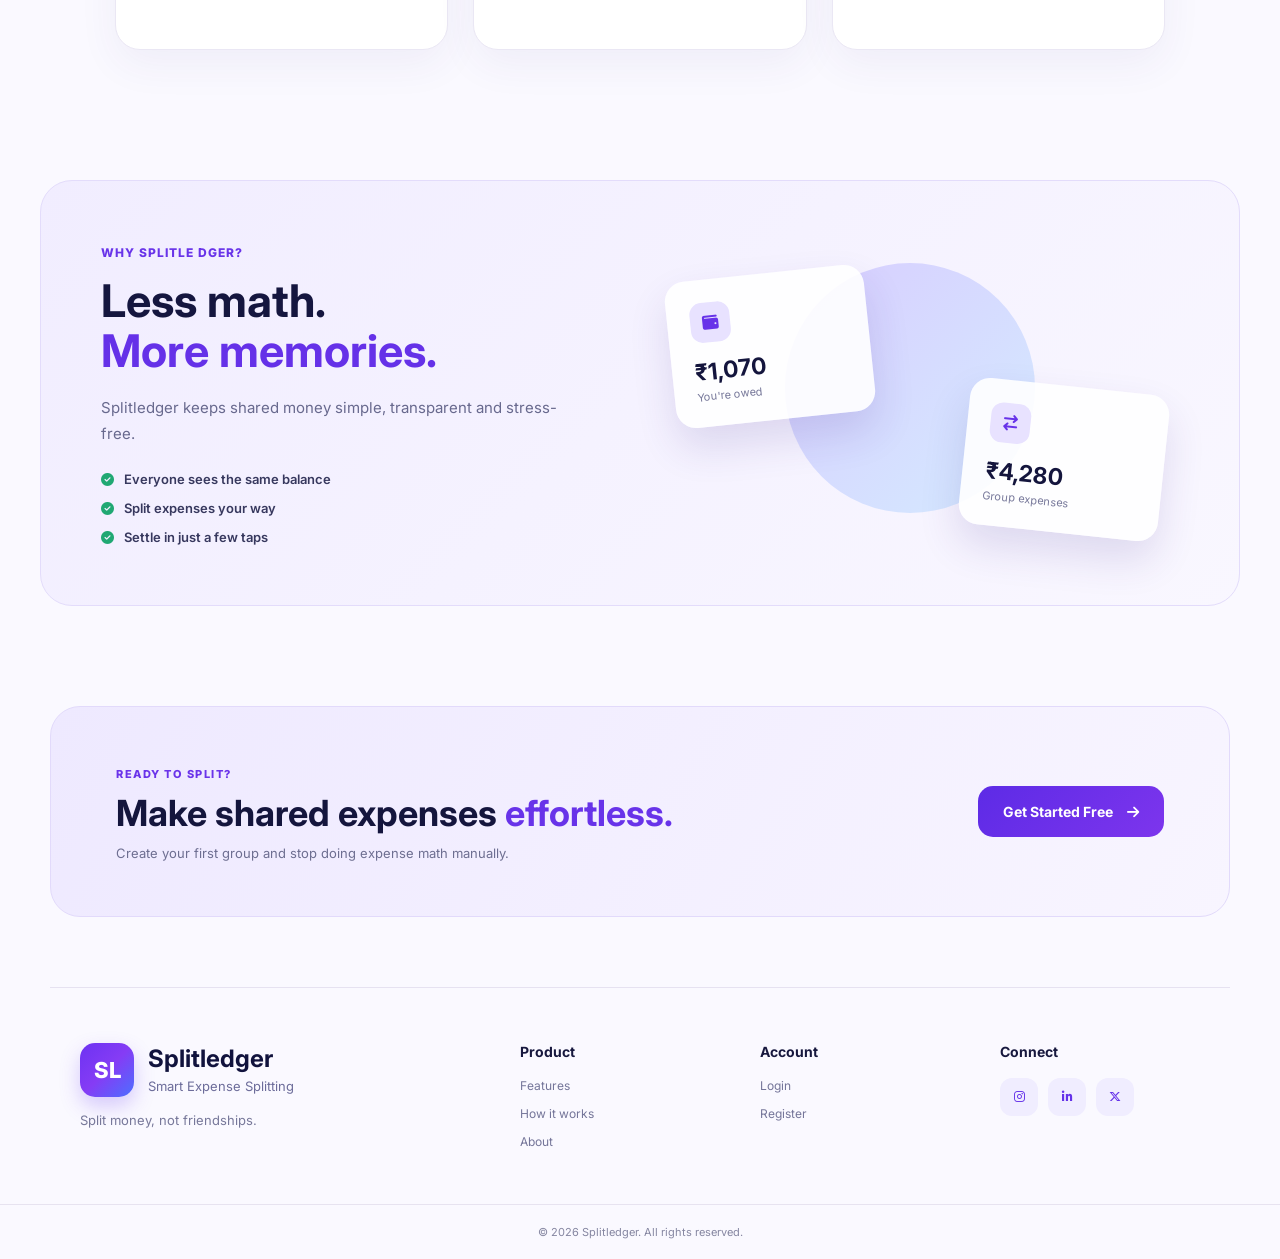
==== commit 6662793c: "Update index page" ====
--- a/index.html
+++ b/index.html
@@ -705,4 +705,4 @@
 <script src="js/script.js"></script>
 
 </body>
-</html>+</html>
